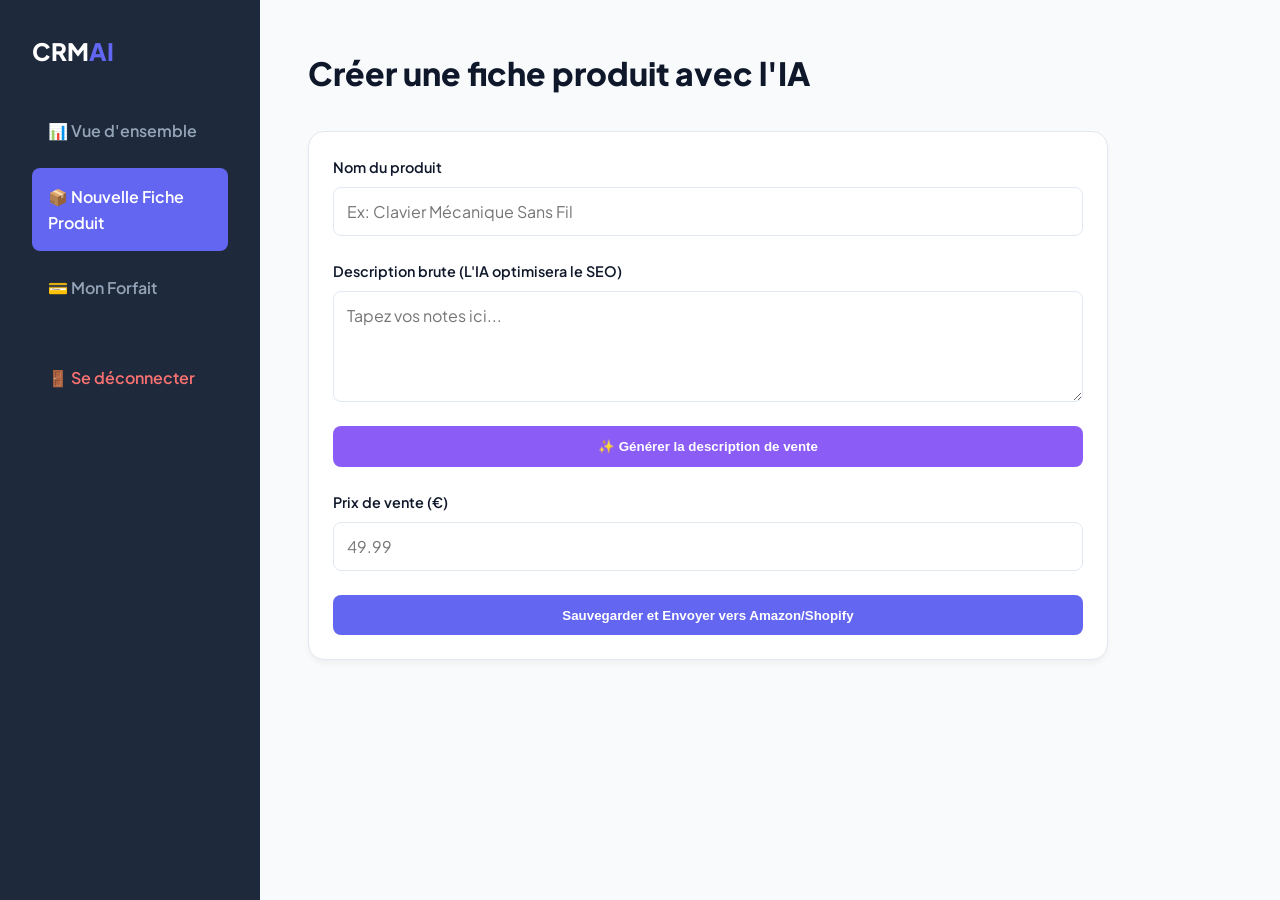
==== ajouter-produit.html @ c4ce7420 "feat: initial commit for CRM AI application" ====
<!DOCTYPE html>
<html lang="fr">
<head>
    <meta charset="UTF-8">
    <title>Nouvel Article | CRM IA</title>
    <link rel="stylesheet" href="style.css">
    <link href="https://fonts.googleapis.com/css2?family=Plus+Jakarta+Sans:wght@400;600;800&display=swap" rel="stylesheet">
</head>
<body>
    <div class="app-container">
        <aside class="sidebar">
            <div class="logo" style="color:white; margin-bottom: 2rem;">CRM<span>AI</span></div>
            <ul class="nav-menu">
                <li><a href="dashboard.html">📊 Vue d'ensemble</a></li>
                <li><a href="ajouter-produit.html" class="active">📦 Nouvelle Fiche Produit</a></li>
                <li><a href="abonnements.html">💳 Mon Forfait</a></li>
                <li style="margin-top: 2rem;"><a href="index.html" style="color: #f87171;">🚪 Se déconnecter</a></li>
            </ul>
        </aside>

        <main class="main-content">
            <h1 style="margin-bottom: 2rem;">Créer une fiche produit avec l'IA</h1>

            <div class="stat-card" style="max-width: 800px;">
                <div class="form-group">
                    <label>Nom du produit</label>
                    <input type="text" placeholder="Ex: Clavier Mécanique Sans Fil">
                </div>
                
                <div class="form-group">
                    <label>Description brute (L'IA optimisera le SEO)</label>
                    <textarea id="raw-desc" rows="4" placeholder="Tapez vos notes ici..."></textarea>
                </div>

                <button id="btn-ai" class="btn btn-primary" style="background: #8b5cf6; margin-bottom: 1.5rem;">
                    ✨ Générer la description de vente
                </button>

                <div id="ai-result" style="display: none; padding: 1.5rem; background: #f5f3ff; border: 1px solid #c4b5fd; border-radius: 8px; margin-bottom: 2rem;">
                    <p id="optimized-text" style="font-weight: 600; color: #4c1d95;"></p>
                </div>

                <div class="form-group">
                    <label>Prix de vente (€)</label>
                    <input type="number" placeholder="49.99">
                </div>

                <button class="btn btn-primary">Sauvegarder et Envoyer vers Amazon/Shopify</button>
            </div>
        </main>
    </div>

    <script src="script.js"></script> 
</body>
</html>
---- style.css ----
/* --- VARIABLES ET RESET --- */
:root {
    --primary: #6366f1;
    --primary-hover: #4f46e5;
    --dark: #0f172a;
    --sidebar: #1e293b;
    --bg-light: #f8fafc;
    --white: #ffffff;
    --text: #475569;
    --border: #e2e8f0;
}

* { margin: 0; padding: 0; box-sizing: border-box; }
body { font-family: 'Plus Jakarta Sans', sans-serif; background: var(--bg-light); color: var(--text); line-height: 1.6; }
.container { max-width: 1200px; margin: 0 auto; padding: 0 2rem; }

/* --- TYPOGRAPHIE ET BOUTONS --- */
h1, h2, h3, h4 { color: var(--dark); font-weight: 800; }
a { text-decoration: none; transition: 0.3s; }
.text-center { text-align: center; }

.btn { padding: 0.8rem 1.5rem; border-radius: 8px; font-weight: 600; cursor: pointer; border: none; display: inline-block; width: 100%; text-align: center; }
.btn-primary { background: var(--primary); color: white; }
.btn-primary:hover { background: var(--primary-hover); }
.btn-outline { background: transparent; border: 2px solid var(--primary); color: var(--primary); }

/* --- SITE VITRINE (Header / Navigation) --- */
.main-header { height: 80px; display: flex; align-items: center; background: rgba(255,255,255,0.9); backdrop-filter: blur(10px); position: sticky; top: 0; z-index: 100; border-bottom: 1px solid var(--border); }
.logo { font-size: 1.5rem; font-weight: 800; color: var(--dark); }
.logo span { color: var(--primary); }
nav { display: flex; justify-content: space-between; width: 100%; align-items: center; }
.nav-links { display: flex; list-style: none; gap: 2rem; align-items: center; }
.nav-links a { color: var(--text); font-weight: 600; }
.nav-links a:hover { color: var(--primary); }
.hero { padding: 100px 0; text-align: center; background: radial-gradient(circle at top, #e0e7ff 0%, var(--bg-light) 100%); }

/* --- CRM DASHBOARD (Sidebar / Contenu) --- */
.app-container { display: flex; min-height: 100vh; }
.sidebar { width: 260px; background: var(--sidebar); color: white; padding: 2rem; position: fixed; height: 100vh; }
.main-content { margin-left: 260px; flex: 1; padding: 3rem; }

.nav-menu { list-style: none; margin-top: 2rem; }
.nav-menu li { margin-bottom: 0.5rem; }
.nav-menu a { color: #94a3b8; display: block; padding: 1rem; border-radius: 8px; font-weight: 600; }
.nav-menu a:hover, .nav-menu a.active { background: var(--primary); color: white; }

/* --- CARTES ET FORMULAIRES --- */
.stat-card { background: white; padding: 1.5rem; border-radius: 16px; border: 1px solid var(--border); box-shadow: 0 4px 6px -1px rgba(0,0,0,0.05); margin-bottom: 1.5rem; }
.grid { display: grid; grid-template-columns: repeat(auto-fit, minmax(250px, 1fr)); gap: 1.5rem; }

.form-group { margin-bottom: 1.5rem; display: flex; flex-direction: column; gap: 0.5rem; }
.form-group label { font-weight: 600; font-size: 0.9rem; color: var(--dark); }
input, textarea { padding: 0.8rem; border: 1px solid var(--border); border-radius: 8px; font-family: inherit; font-size: 1rem; }
input:focus, textarea:focus { outline: none; border-color: var(--primary); }

/* Tableaux */
table { width: 100%; border-collapse: collapse; margin-top: 1rem; }
th, td { padding: 1rem; text-align: left; border-bottom: 1px solid var(--border); }
th { color: #64748b; font-size: 0.85rem; text-transform: uppercase; }
.badge { padding: 4px 12px; border-radius: 99px; font-size: 0.75rem; font-weight: 600; background: #dcfce7; color: #166534; }

/* Auth Layout */
.auth-page { display: flex; align-items: center; justify-content: center; min-height: 100vh; background: var(--bg-light); }
.auth-card { background: white; padding: 3rem; border-radius: 16px; width: 100%; max-width: 400px; box-shadow: 0 10px 15px -3px rgba(0,0,0,0.1); }
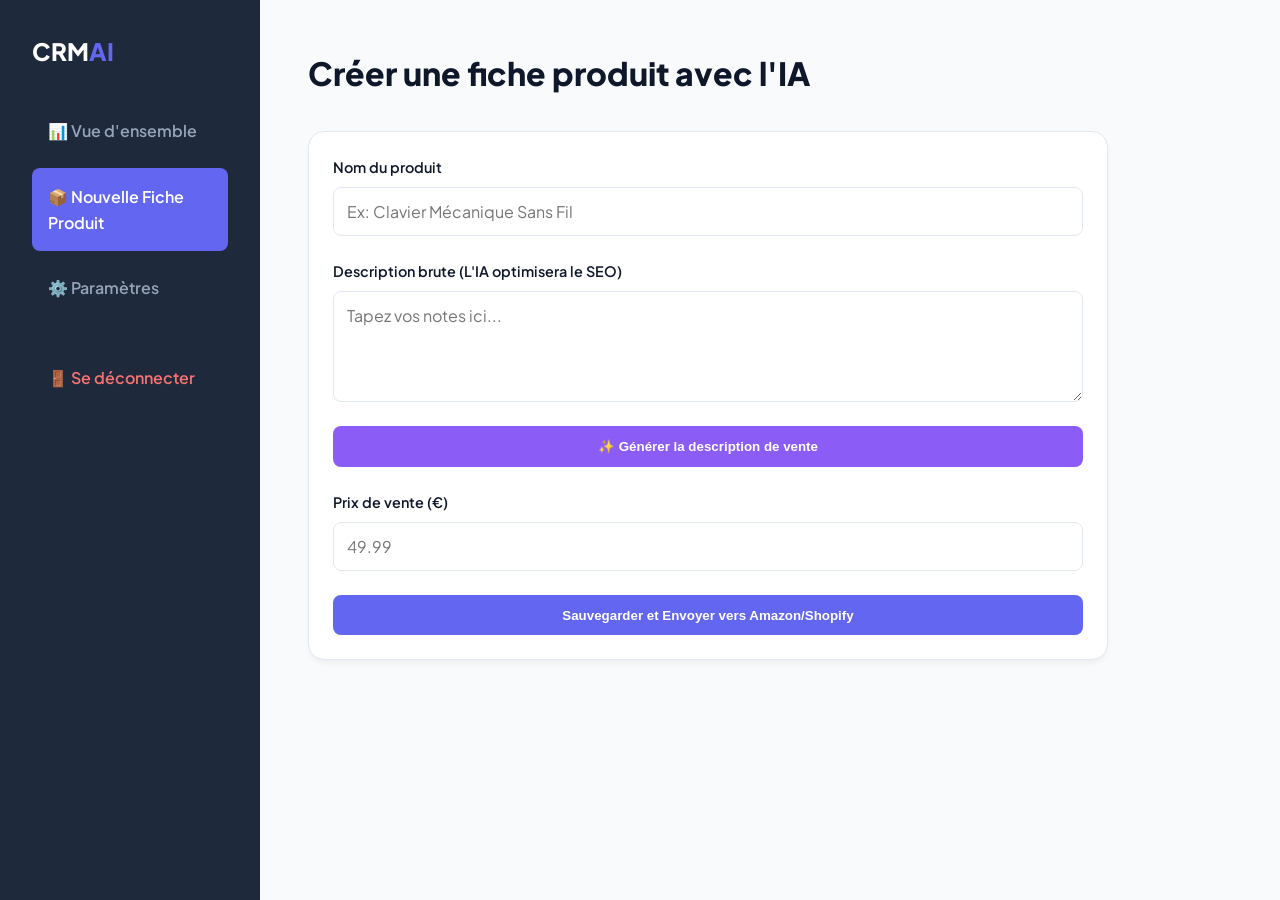
==== commit fa997ce7: "refactor: move pricing to public front-office and create secure settings page in back-office" ====
--- a/ajouter-produit.html
+++ b/ajouter-produit.html
@@ -13,7 +13,7 @@
             <ul class="nav-menu">
                 <li><a href="dashboard.html">📊 Vue d'ensemble</a></li>
                 <li><a href="ajouter-produit.html" class="active">📦 Nouvelle Fiche Produit</a></li>
-                <li><a href="abonnements.html">💳 Mon Forfait</a></li>
+                <li><a href="parametres.html">⚙️ Paramètres</a></li>
                 <li style="margin-top: 2rem;"><a href="index.html" style="color: #f87171;">🚪 Se déconnecter</a></li>
             </ul>
         </aside>
